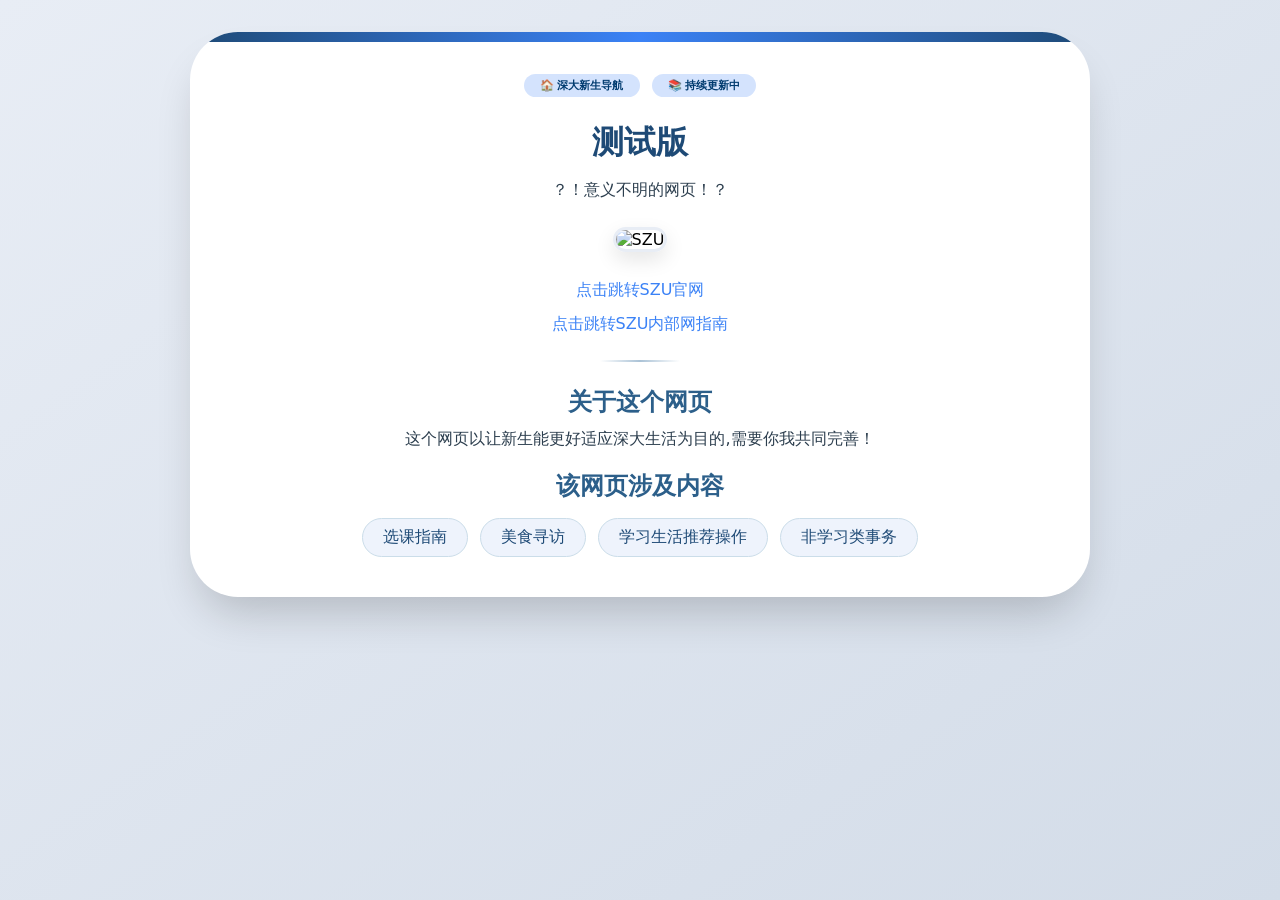
==== index.html @ 4b465239 "Update index.html" ====
<!DOCTYPE html>
<html lang="zh-CN">
<head>
    <meta charset="UTF-8">
    <title>测试版</title>
    <meta name="viewport" content="width=device-width, initial-scale=1.0"> 
    <style>
        * {
            margin: 0;
            padding: 0;
            box-sizing: border-box;
        }

        body {
            background: linear-gradient(145deg, #e8edf5 0%, #d3dce8 100%);
            font-family: 'Segoe UI', 'Roboto', system-ui, -apple-system, 'Helvetica Neue', sans-serif;
            padding: 2rem 1rem;
            min-height: 100vh;
        }

        /* 主卡片容器 */
        .master-card {
            max-width: 900px;
            margin: 0 auto;
            background: #ffffff;
            border-radius: 48px;
            box-shadow: 0 25px 45px -12px rgba(0, 0, 0, 0.2);
            overflow: hidden;
            transition: all 0.2s;
        }

        /* 顶部装饰条 */
        .hero-deco {
            background: linear-gradient(90deg, #1e4a76, #3b82f6, #1e4a76);
            height: 10px;
            width: 100%;
        }

        /* 内容区域 */
        .content-core {
            padding: 2rem 2rem 2.5rem;
            text-align: center;
        }

        /* 文字颜色样式 */
        h1 {
            color: #1e4a76;
            margin: 0.5rem 0 0.8rem;
            font-size: 2rem;
        }

        h2 {
            color: #2c5f8a;
            margin: 1.2rem 0 0.6rem;
        }

        p {
            color: #2c3e4e;
            margin: 0.6rem 0;
            line-height: 1.5;
        }

        /* 链接样式 */
        a {
            color: #3b82f6;
            text-decoration: none;
            font-weight: 500;
            transition: color 0.2s;
        }
        a:hover {
            color: #1e4a76;
            text-decoration: underline;
        }

        /* 图片样式 */
        img {
            border-radius: 20px;
            box-shadow: 0 8px 20px rgba(0, 0, 0, 0.1);
            margin: 1rem 0;
            border: 3px solid #e8edf5;
        }

        /* 分割线 */
        hr {
            margin: 1.5rem auto;
            border: none;
            height: 2px;
            width: 80px;
            background: linear-gradient(90deg, transparent, #aac2d6, transparent);
        }

        /* 列表样式 */
        ul {
            list-style: none;
            padding: 0;
            margin: 1rem 0 0;
            display: flex;
            flex-wrap: wrap;
            justify-content: center;
            gap: 12px;
        }
        li {
            display: inline-block;
        }
        li a {
            display: inline-block;
            background: #eef3fc;
            padding: 8px 20px;
            border-radius: 40px;
            color: #1e4a76;
            font-weight: 500;
            border: 1px solid #cbdde9;
            transition: all 0.2s;
        }
        li a:hover {
            background: #3b82f6;
            color: white;
            border-color: #3b82f6;
            text-decoration: none;
        }

        /* 标签行装饰 */
        .badge-row {
            display: flex;
            justify-content: center;
            gap: 12px;
            margin-bottom: 1.5rem;
            flex-wrap: wrap;
        }
        .badge {
            background: #d4e3fd;
            color: #003b6f;
            border-radius: 50px;
            padding: 4px 16px;
            font-size: 0.7rem;
            font-weight: 600;
            display: inline-block;
        }

        @media (max-width: 600px) {
            .content-core {
                padding: 1.5rem;
            }
            ul {
                flex-direction: column;
                align-items: center;
            }
            li a {
                width: 100%;
                min-width: 200px;
            }
        }
    </style>
</head>
<body>
<div class="master-card">
    <div class="hero-deco"></div>
    <div class="content-core">
        <!-- 装饰标签行（不包含文字内容，仅视觉） -->
        <div class="badge-row">
            <div class="badge">🏠 深大新生导航</div>
            <div class="badge">📚 持续更新中</div>
        </div>

        <!-- ========= 以下为原始文字，一字未改 ========= -->
        <h1>测试版</h1>
        <p>？！意义不明的网页！？</p>
        
        <!-- 图片 -->
        <img alt="SZU" src="https://img.cdn1.vip/i/6a1be88581919_1780213893.webp" width="256px" height="256px">
        
        <!-- 链接 -->
        <p><a href="https://www.szu.edu.cn/">点击跳转SZU官网</a></p>
        <p><a href="https://www1.szu.edu.cn/v.asp?id=191">点击跳转SZU内部网指南</a></p>

        <!-- 分割线 -->
        <hr>

        <!-- 自我介绍 -->
        <h2>关于这个网页</h2>
        <p>这个网页以让新生能更好适应深大生活为目的,需要你我共同完善！</p>

        <!-- 列表 -->
        <h2>该网页涉及内容</h2>
        <ul>
            <li><a href="/SZU_html_test/WEB/courses.html" target="_blank" rel="noopener noreferrer">选课指南</a></li>
            <li><a href="/SZU_html_test/WEB/food.html" target="_blank" rel="noopener noreferrer">美食寻访</a></li>
            <li><a href="/SZU_html_test/WEB/study.html" target="_blank" rel="noopener noreferrer">学习生活推荐操作</a></li>
            <li><a href="/SZU_html_test/WEB/outstudy.html" target="_blank" rel="noopener noreferrer">非学习类事务</a></li>
        </ul>
        <!-- ========= 原始文字结束 ========= -->
    </div>
</div>
</body>
</html>
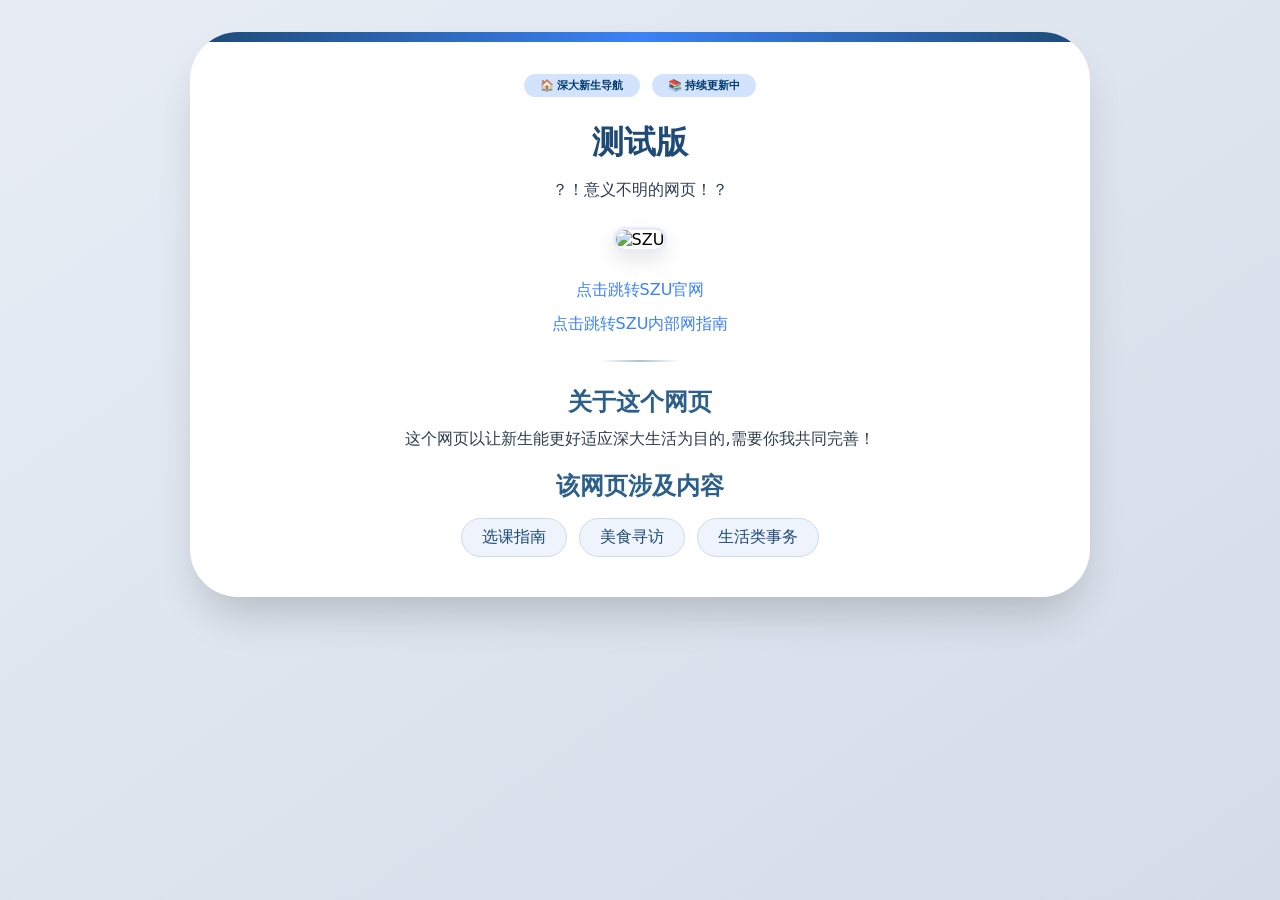
==== commit c12337de: "Update index.html" ====
--- a/index.html
+++ b/index.html
@@ -185,8 +185,8 @@
         <ul>
             <li><a href="/SZU_html_test/WEB/courses.html" target="_blank" rel="noopener noreferrer">选课指南</a></li>
             <li><a href="/SZU_html_test/WEB/food.html" target="_blank" rel="noopener noreferrer">美食寻访</a></li>
-            <li><a href="/SZU_html_test/WEB/study.html" target="_blank" rel="noopener noreferrer">学习生活推荐操作</a></li>
-            <li><a href="/SZU_html_test/WEB/outstudy.html" target="_blank" rel="noopener noreferrer">非学习类事务</a></li>
+           
+            <li><a href="/SZU_html_test/WEB/outstudy.html" target="_blank" rel="noopener noreferrer">生活类事务</a></li>
         </ul>
         <!-- ========= 原始文字结束 ========= -->
     </div>
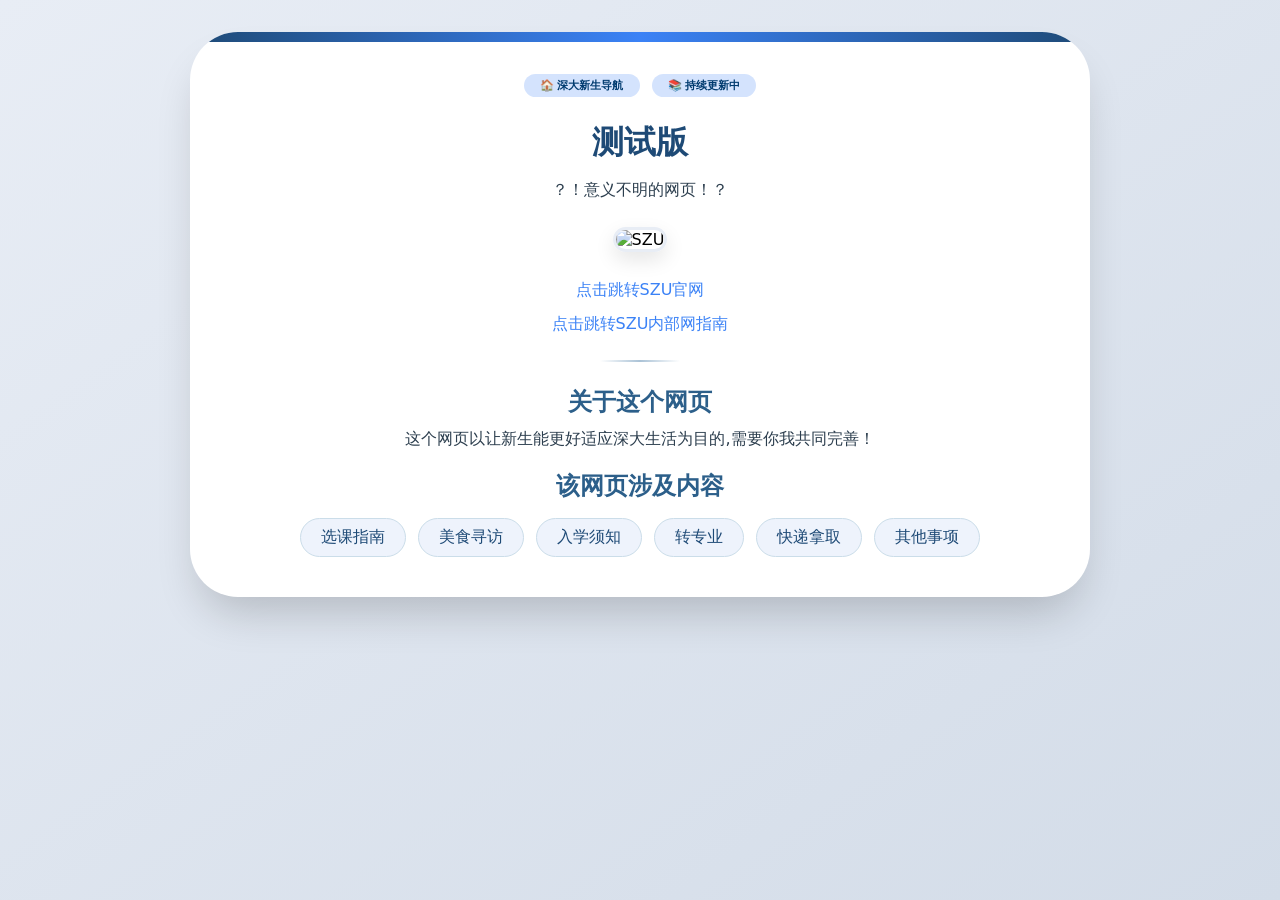
==== commit bcf17ea6: "Update index.html" ====
--- a/index.html
+++ b/index.html
@@ -185,8 +185,10 @@
         <ul>
             <li><a href="/SZU_html_test/WEB/courses.html" target="_blank" rel="noopener noreferrer">选课指南</a></li>
             <li><a href="/SZU_html_test/WEB/food.html" target="_blank" rel="noopener noreferrer">美食寻访</a></li>
-           
-            <li><a href="/SZU_html_test/WEB/outstudy.html" target="_blank" rel="noopener noreferrer">生活类事务</a></li>
+           <li><a href="./outstudy/primary.html" target="_blank" rel="noopener noreferrer">入学须知</a></li>
+            <li><a href="./outstudy/major_change.html" target="_blank" rel="noopener noreferrer">转专业</a></li>
+            <li><a href="./outstudy/post.html" target="_blank" rel="noopener noreferrer">快递拿取</a></li>
+            <li><a href="./outstudy/others.html" target="_blank" rel="noopener noreferrer">其他事项</a></li>
         </ul>
         <!-- ========= 原始文字结束 ========= -->
     </div>
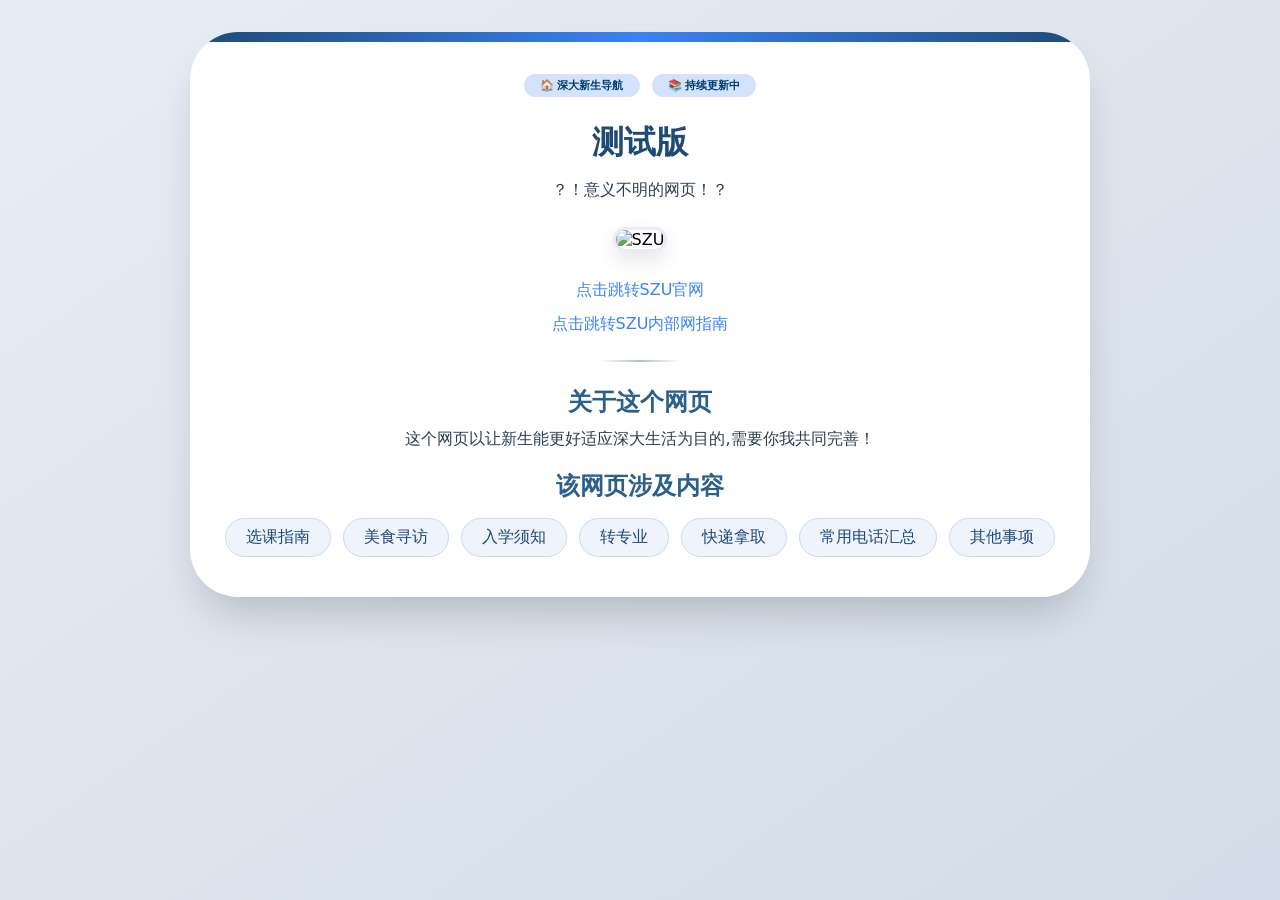
==== commit d140fd3f: "Update index.html" ====
--- a/index.html
+++ b/index.html
@@ -185,10 +185,11 @@
         <ul>
             <li><a href="/SZU_html_test/WEB/courses.html" target="_blank" rel="noopener noreferrer">选课指南</a></li>
             <li><a href="/SZU_html_test/WEB/food.html" target="_blank" rel="noopener noreferrer">美食寻访</a></li>
-           <li><a href="./outstudy/primary.html" target="_blank" rel="noopener noreferrer">入学须知</a></li>
-            <li><a href="./outstudy/major_change.html" target="_blank" rel="noopener noreferrer">转专业</a></li>
-            <li><a href="./outstudy/post.html" target="_blank" rel="noopener noreferrer">快递拿取</a></li>
-            <li><a href="./outstudy/others.html" target="_blank" rel="noopener noreferrer">其他事项</a></li>
+           <li><a href="/SZU_html_test/WEB/outstudy/primary.html" target="_blank" rel="noopener noreferrer">入学须知</a></li>
+            <li><a href="/SZU_html_test/WEB/outstudy/major_change.html" target="_blank" rel="noopener noreferrer">转专业</a></li>
+            <li><a href="/SZU_html_test/WEB/outstudy/post.html" target="_blank" rel="noopener noreferrer">快递拿取</a></li>
+            <li><a href="/SZU_html_test/WEB/outstudy/phone_num.html" target="_blank" rel="noopener noreferrer">常用电话汇总</a></li>
+            <li><a href="/SZU_html_test/WEB/outstudy/others.html" target="_blank" rel="noopener noreferrer">其他事项</a></li>
         </ul>
         <!-- ========= 原始文字结束 ========= -->
     </div>
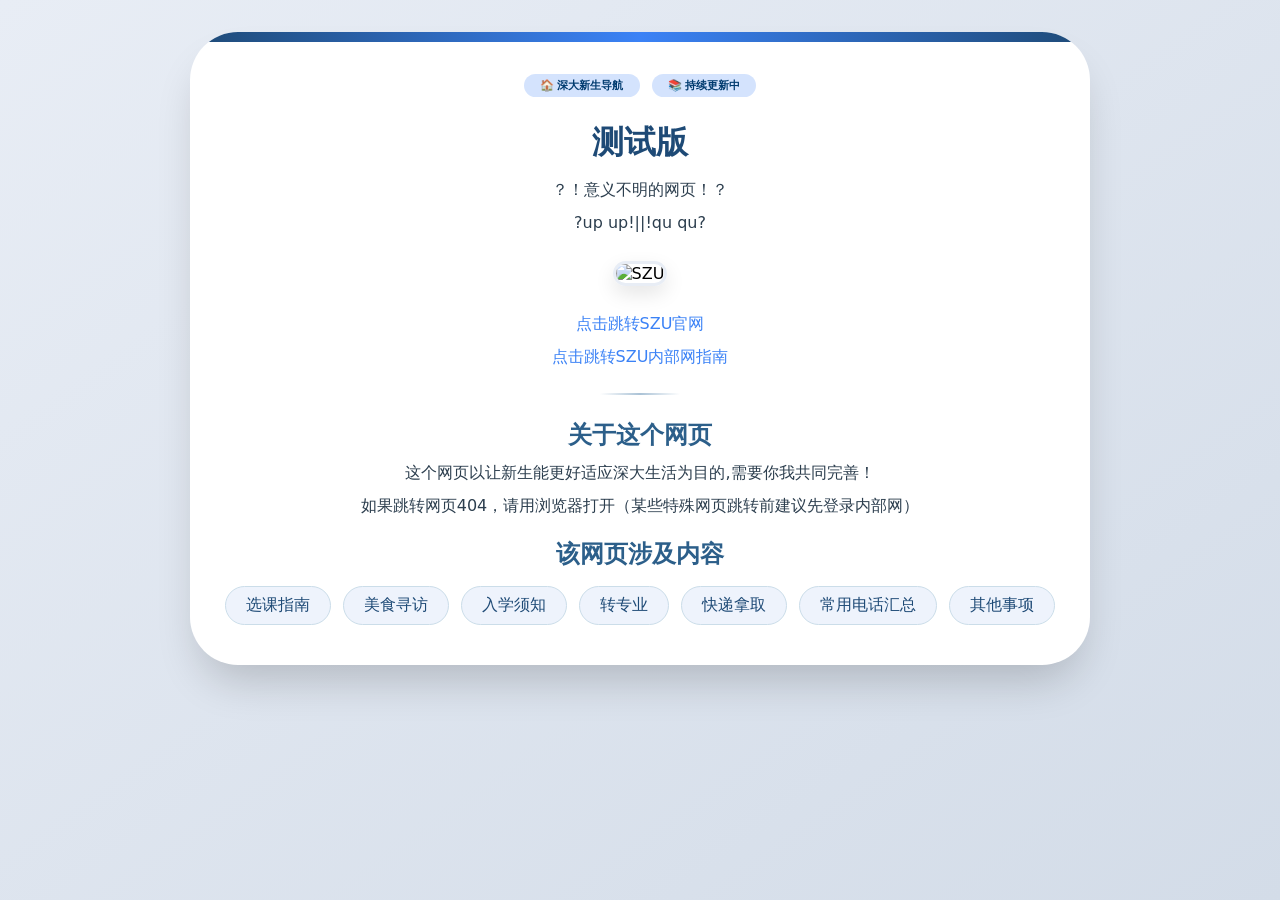
==== commit f2581baa: "Update index.html" ====
--- a/index.html
+++ b/index.html
@@ -165,6 +165,7 @@
         <!-- ========= 以下为原始文字，一字未改 ========= -->
         <h1>测试版</h1>
         <p>？！意义不明的网页！？</p>
+        <P>?up up!||!qu qu?</P>
         
         <!-- 图片 -->
         <img alt="SZU" src="https://img.cdn1.vip/i/6a1be88581919_1780213893.webp" width="256px" height="256px">
@@ -179,7 +180,7 @@
         <!-- 自我介绍 -->
         <h2>关于这个网页</h2>
         <p>这个网页以让新生能更好适应深大生活为目的,需要你我共同完善！</p>
-
+        <p>如果跳转网页404，请用浏览器打开（某些特殊网页跳转前建议先登录内部网）</p>
         <!-- 列表 -->
         <h2>该网页涉及内容</h2>
         <ul>
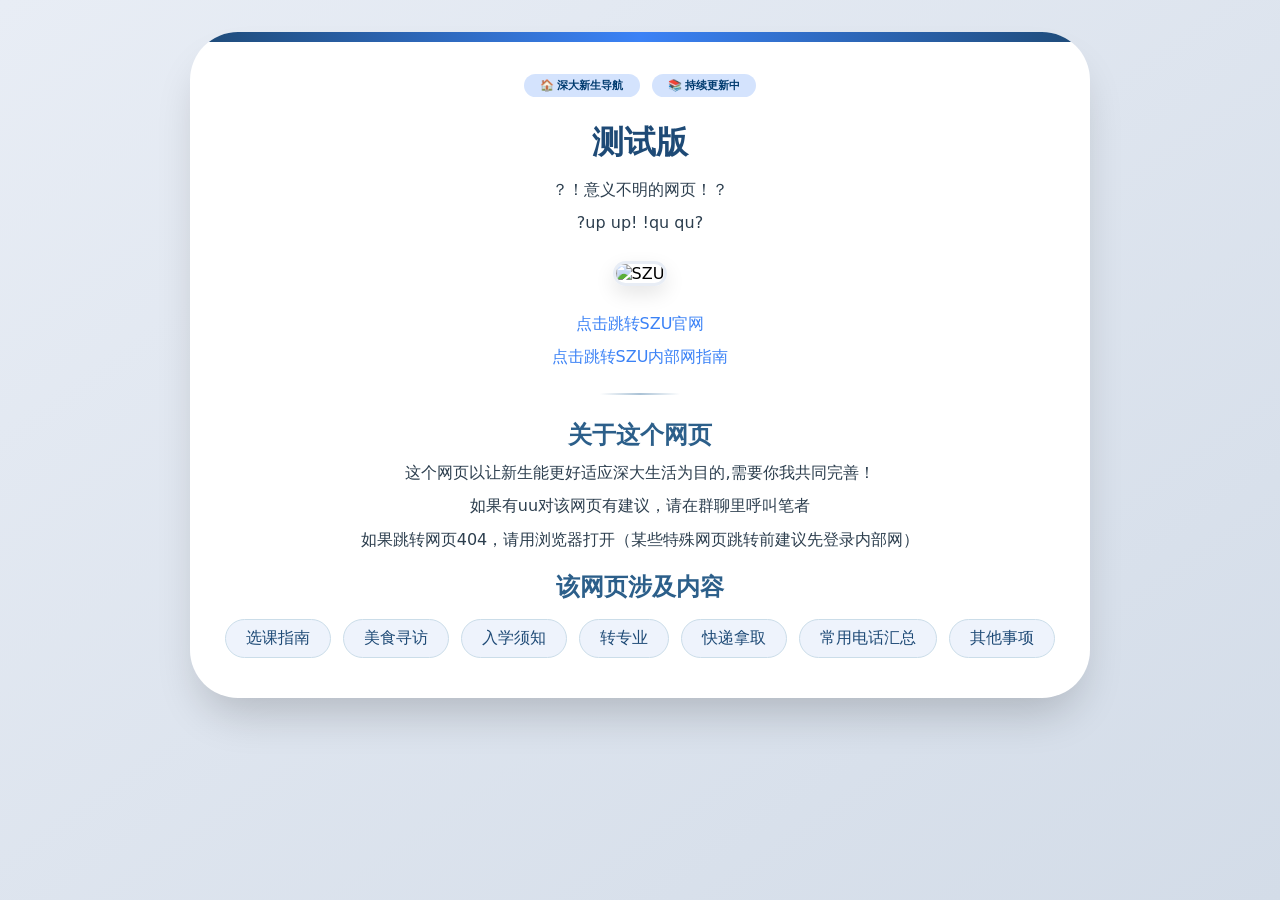
==== commit a0170f37: "Update index.html" ====
--- a/index.html
+++ b/index.html
@@ -165,7 +165,7 @@
         <!-- ========= 以下为原始文字，一字未改 ========= -->
         <h1>测试版</h1>
         <p>？！意义不明的网页！？</p>
-        <P>?up up!||!qu qu?</P>
+        <P>?up up! !qu qu?</P>
         
         <!-- 图片 -->
         <img alt="SZU" src="https://img.cdn1.vip/i/6a1be88581919_1780213893.webp" width="256px" height="256px">
@@ -180,6 +180,7 @@
         <!-- 自我介绍 -->
         <h2>关于这个网页</h2>
         <p>这个网页以让新生能更好适应深大生活为目的,需要你我共同完善！</p>
+        <p>如果有uu对该网页有建议，请在群聊里呼叫笔者</p>
         <p>如果跳转网页404，请用浏览器打开（某些特殊网页跳转前建议先登录内部网）</p>
         <!-- 列表 -->
         <h2>该网页涉及内容</h2>
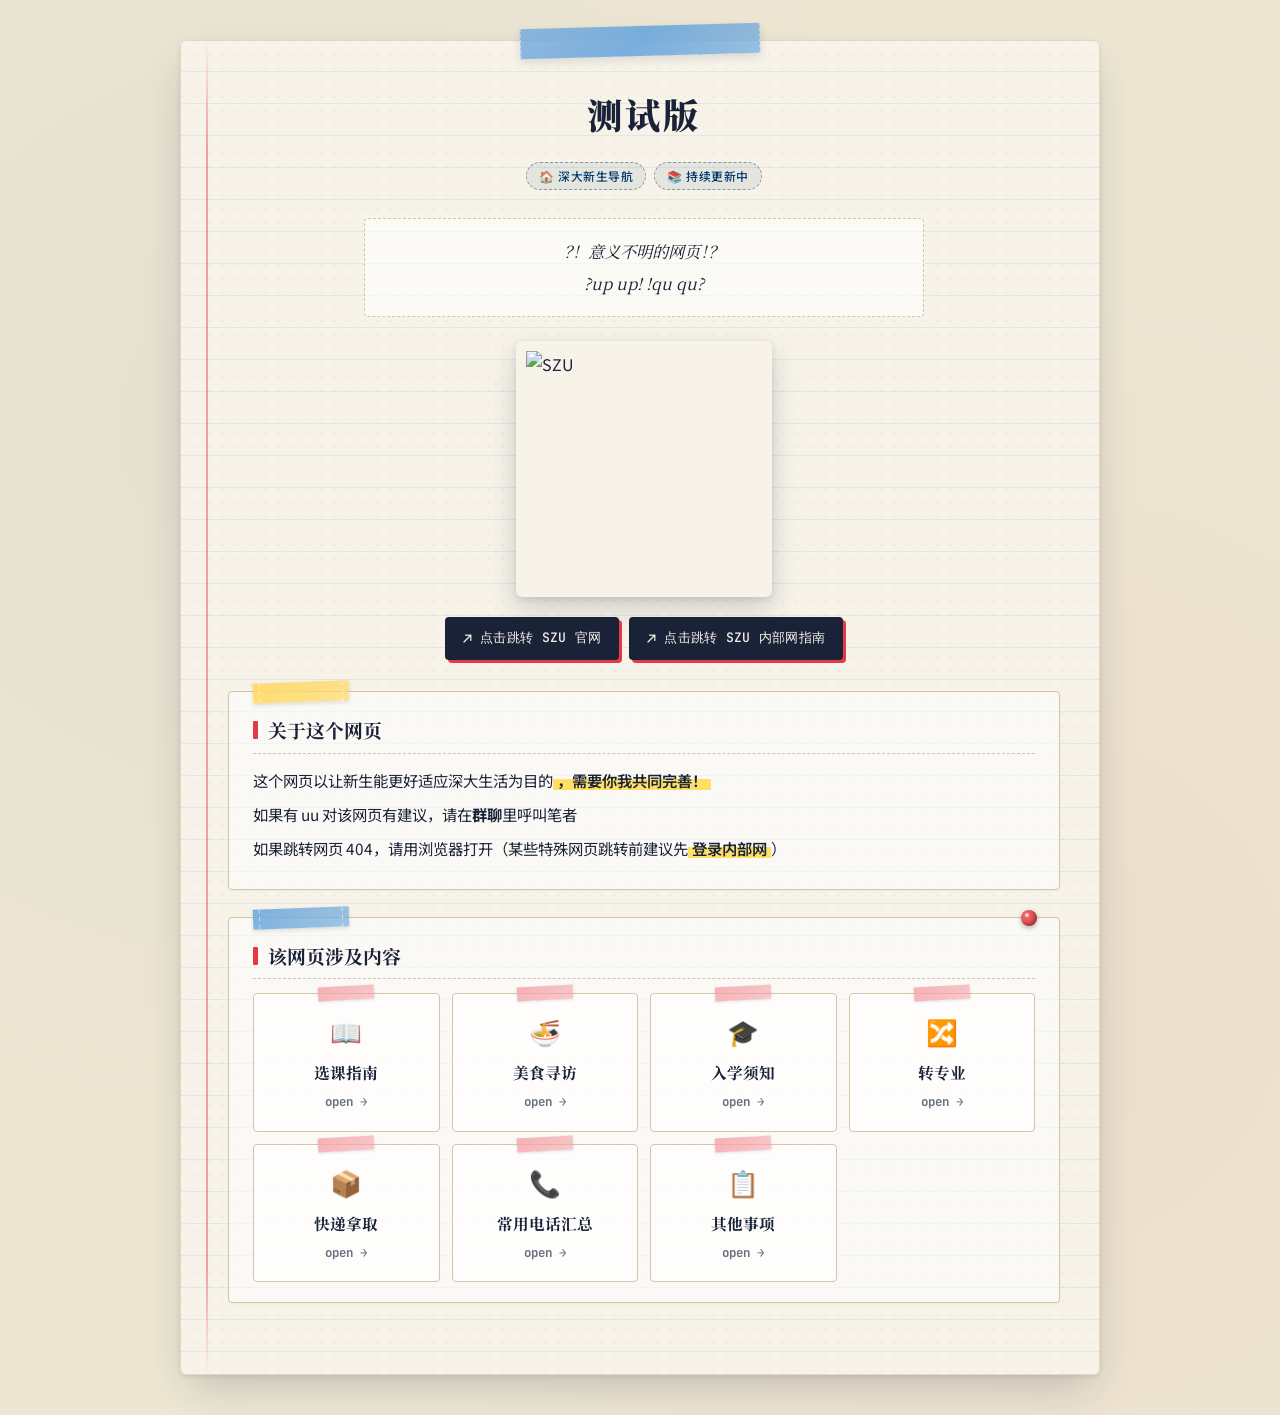
==== commit 0c545466: "feat: 统一全站设计系统 · 学长批注手册风格 - 新增 assets/design-system.css 共享设计系统（笔记本纸张 / washi tape / 荧光笔 / 步骤流） - 9 个" ====
--- a/index.html
+++ b/index.html
@@ -3,198 +3,173 @@
 <head>
     <meta charset="UTF-8">
     <title>测试版</title>
-    <meta name="viewport" content="width=device-width, initial-scale=1.0"> 
+    <meta name="viewport" content="width=device-width, initial-scale=1.0">
+    <link rel="preconnect" href="https://fonts.googleapis.com">
+    <link rel="preconnect" href="https://fonts.gstatic.com" crossorigin>
+    <link href="https://fonts.googleapis.com/css2?family=Noto+Serif+SC:wght@500;700;900&family=Noto+Sans+SC:wght@400;500;700&family=JetBrains+Mono:wght@500&display=swap" rel="stylesheet">
+    <link rel="stylesheet" href="assets/design-system.css">
     <style>
-        * {
-            margin: 0;
+        /* 页面专属：导航卡片网格 */
+        .nav-grid {
+            display: grid;
+            grid-template-columns: repeat(auto-fill, minmax(170px, 1fr));
+            gap: 12px;
+            margin: 0.6rem 0 0;
             padding: 0;
-            box-sizing: border-box;
+            list-style: none;
+        }
+        .nav-card {
+            display: flex;
+            flex-direction: column;
+            align-items: center;
+            justify-content: center;
+            padding: 18px 12px;
+            background: rgba(255, 255, 255, 0.7);
+            border: 1px solid var(--line);
+            border-radius: 4px;
+            text-decoration: none;
+            color: var(--ink);
+            font-family: 'Noto Serif SC', serif;
+            font-weight: 700;
+            font-size: 0.98rem;
+            text-align: center;
+            transition: transform 0.15s, box-shadow 0.15s, background 0.15s, border-color 0.15s;
+            position: relative;
+        }
+        .nav-card::before {
+            content: '';
+            position: absolute;
+            top: -8px;
+            left: 50%;
+            transform: translateX(-50%) rotate(-3deg);
+            width: 56px;
+            height: 14px;
+            background: linear-gradient(135deg, rgba(244,165,171,0.85), rgba(244,165,171,0.6));
+            box-shadow: 0 1px 3px rgba(26, 34, 56, 0.12);
+            z-index: 5;
+        }
+        .nav-card:nth-child(2)::before { background: linear-gradient(135deg, rgba(111,168,220,0.85), rgba(111,168,220,0.6)); }
+        .nav-card:nth-child(3)::before { background: linear-gradient(135deg, rgba(147,196,125,0.85), rgba(147,196,125,0.6)); }
+        .nav-card:nth-child(4)::before { background: linear-gradient(135deg, rgba(255,217,102,0.92), rgba(255,217,102,0.65)); }
+        .nav-card:nth-child(5)::before { background: linear-gradient(135deg, rgba(180,167,214,0.85), rgba(180,167,214,0.6)); }
+        .nav-card:nth-child(6)::before { background: linear-gradient(135deg, rgba(160,160,160,0.85), rgba(120,120,120,0.55)); }
+        .nav-card:nth-child(7)::before { background: linear-gradient(135deg, rgba(111,168,220,0.85), rgba(111,168,220,0.6)); }
+
+        .nav-card:hover {
+            transform: translateY(-3px);
+            box-shadow: 0 6px 16px rgba(26, 34, 56, 0.1);
+            background: var(--paper);
+            border-color: var(--szu-navy);
+        }
+        .nav-card .emoji {
+            font-size: 1.6rem;
+            margin-bottom: 6px;
+            font-family: system-ui;
+        }
+        .nav-card .arrow {
+            font-family: 'JetBrains Mono', monospace;
+            font-size: 0.78rem;
+            color: var(--ink-soft);
+            margin-top: 6px;
         }
 
-        body {
-            background: linear-gradient(145deg, #e8edf5 0%, #d3dce8 100%);
-            font-family: 'Segoe UI', 'Roboto', system-ui, -apple-system, 'Helvetica Neue', sans-serif;
-            padding: 2rem 1rem;
-            min-height: 100vh;
+        /* 首页封面图 */
+        .cover-img {
+            display: block;
+            margin: 1rem auto;
+            border: 4px solid var(--paper);
+            border-radius: 6px;
+            box-shadow:
+                0 2px 6px rgba(26, 34, 56, 0.1),
+                0 12px 28px rgba(26, 34, 56, 0.18);
+            background: var(--paper);
+            padding: 6px;
         }
 
-        /* 主卡片容器 */
-        .master-card {
-            max-width: 900px;
-            margin: 0 auto;
-            background: #ffffff;
-            border-radius: 48px;
-            box-shadow: 0 25px 45px -12px rgba(0, 0, 0, 0.2);
-            overflow: hidden;
-            transition: all 0.2s;
+        /* 开场白块（手写风） */
+        .manifesto {
+            text-align: center;
+            margin: 1rem auto 1.5rem;
+            padding: 14px 18px;
+            background: rgba(255, 255, 255, 0.55);
+            border: 1px dashed var(--line);
+            border-radius: 4px;
+            font-family: 'Noto Serif SC', serif;
+            font-style: italic;
+            font-size: 1.05rem;
+            color: var(--ink);
+            max-width: 560px;
+        }
+        .manifesto p {
+            margin: 0.3rem 0;
+            color: var(--ink);
+            font-size: 1.02rem;
         }
 
-        /* 顶部装饰条 */
-        .hero-deco {
-            background: linear-gradient(90deg, #1e4a76, #3b82f6, #1e4a76);
-            height: 10px;
-            width: 100%;
-        }
-
-        /* 内容区域 */
-        .content-core {
-            padding: 2rem 2rem 2.5rem;
-            text-align: center;
-        }
-
-        /* 文字颜色样式 */
-        h1 {
-            color: #1e4a76;
-            margin: 0.5rem 0 0.8rem;
-            font-size: 2rem;
-        }
-
-        h2 {
-            color: #2c5f8a;
-            margin: 1.2rem 0 0.6rem;
-        }
-
-        p {
-            color: #2c3e4e;
-            margin: 0.6rem 0;
-            line-height: 1.5;
-        }
-
-        /* 链接样式 */
-        a {
-            color: #3b82f6;
-            text-decoration: none;
-            font-weight: 500;
-            transition: color 0.2s;
-        }
-        a:hover {
-            color: #1e4a76;
-            text-decoration: underline;
-        }
-
-        /* 图片样式 */
-        img {
-            border-radius: 20px;
-            box-shadow: 0 8px 20px rgba(0, 0, 0, 0.1);
-            margin: 1rem 0;
-            border: 3px solid #e8edf5;
-        }
-
-        /* 分割线 */
-        hr {
-            margin: 1.5rem auto;
-            border: none;
-            height: 2px;
-            width: 80px;
-            background: linear-gradient(90deg, transparent, #aac2d6, transparent);
-        }
-
-        /* 列表样式 */
-        ul {
-            list-style: none;
-            padding: 0;
-            margin: 1rem 0 0;
+        /* 跳转链接横排 */
+        .quick-links {
             display: flex;
             flex-wrap: wrap;
+            gap: 10px;
             justify-content: center;
-            gap: 12px;
-        }
-        li {
-            display: inline-block;
-        }
-        li a {
-            display: inline-block;
-            background: #eef3fc;
-            padding: 8px 20px;
-            border-radius: 40px;
-            color: #1e4a76;
-            font-weight: 500;
-            border: 1px solid #cbdde9;
-            transition: all 0.2s;
-        }
-        li a:hover {
-            background: #3b82f6;
-            color: white;
-            border-color: #3b82f6;
-            text-decoration: none;
-        }
-
-        /* 标签行装饰 */
-        .badge-row {
-            display: flex;
-            justify-content: center;
-            gap: 12px;
-            margin-bottom: 1.5rem;
-            flex-wrap: wrap;
-        }
-        .badge {
-            background: #d4e3fd;
-            color: #003b6f;
-            border-radius: 50px;
-            padding: 4px 16px;
-            font-size: 0.7rem;
-            font-weight: 600;
-            display: inline-block;
-        }
-
-        @media (max-width: 600px) {
-            .content-core {
-                padding: 1.5rem;
-            }
-            ul {
-                flex-direction: column;
-                align-items: center;
-            }
-            li a {
-                width: 100%;
-                min-width: 200px;
-            }
+            margin: 0.6rem 0 0.4rem;
         }
     </style>
 </head>
 <body>
 <div class="master-card">
-    <div class="hero-deco"></div>
-    <div class="content-core">
-        <!-- 装饰标签行（不包含文字内容，仅视觉） -->
-        <div class="badge-row">
-            <div class="badge">🏠 深大新生导航</div>
-            <div class="badge">📚 持续更新中</div>
-        </div>
+    <div class="tape-deco-top"></div>
 
-        <!-- ========= 以下为原始文字，一字未改 ========= -->
+    <div class="header-block">
         <h1>测试版</h1>
+    </div>
+
+    <div class="badge-row">
+        <div class="badge">🏠 深大新生导航</div>
+        <div class="badge">📚 持续更新中</div>
+    </div>
+
+    <!-- ========= 以下为原始文字，一字未改 ========= -->
+
+    <div class="manifesto">
         <p>？！意义不明的网页！？</p>
-        <P>?up up! !qu qu?</P>
-        
-        <!-- 图片 -->
-        <img alt="SZU" src="https://img.cdn1.vip/i/6a1be88581919_1780213893.webp" width="256px" height="256px">
-        
-        <!-- 链接 -->
-        <p><a href="https://www.szu.edu.cn/">点击跳转SZU官网</a></p>
-        <p><a href="https://www1.szu.edu.cn/v.asp?id=191">点击跳转SZU内部网指南</a></p>
+        <p>?up up! !qu qu?</p>
+    </div>
 
-        <!-- 分割线 -->
-        <hr>
+    <!-- 图片 -->
+    <img class="cover-img" alt="SZU" src="https://img.cdn1.vip/i/6a1be88581919_1780213893.webp" width="256" height="256">
 
-        <!-- 自我介绍 -->
-        <h2>关于这个网页</h2>
-        <p>这个网页以让新生能更好适应深大生活为目的,需要你我共同完善！</p>
-        <p>如果有uu对该网页有建议，请在群聊里呼叫笔者</p>
-        <p>如果跳转网页404，请用浏览器打开（某些特殊网页跳转前建议先登录内部网）</p>
-        <!-- 列表 -->
-        <h2>该网页涉及内容</h2>
-        <ul>
-            <li><a href="/SZU_html_test/WEB/courses.html" target="_blank" rel="noopener noreferrer">选课指南</a></li>
-            <li><a href="/SZU_html_test/WEB/food.html" target="_blank" rel="noopener noreferrer">美食寻访</a></li>
-           <li><a href="/SZU_html_test/WEB/outstudy/primary.html" target="_blank" rel="noopener noreferrer">入学须知</a></li>
-            <li><a href="/SZU_html_test/WEB/outstudy/major_change.html" target="_blank" rel="noopener noreferrer">转专业</a></li>
-            <li><a href="/SZU_html_test/WEB/outstudy/post.html" target="_blank" rel="noopener noreferrer">快递拿取</a></li>
-            <li><a href="/SZU_html_test/WEB/outstudy/phone_num.html" target="_blank" rel="noopener noreferrer">常用电话汇总</a></li>
-            <li><a href="/SZU_html_test/WEB/outstudy/others.html" target="_blank" rel="noopener noreferrer">其他事项</a></li>
+    <!-- 跳转链接 -->
+    <div class="quick-links">
+        <a class="btn-jump" href="https://www.szu.edu.cn/" target="_blank" rel="noopener noreferrer">点击跳转 SZU 官网</a>
+        <a class="btn-jump" href="https://www1.szu.edu.cn/v.asp?id=191" target="_blank" rel="noopener noreferrer">点击跳转 SZU 内部网指南</a>
+    </div>
+
+    <!-- 关于 -->
+    <div class="section-block" data-tape="yellow">
+        <span class="tape-strip"></span>
+        <h3>关于这个网页</h3>
+        <p>这个网页以让新生能更好适应深大生活为目的<span class="hl">，需要你我共同完善！</span></p>
+        <p>如果有 uu 对该网页有建议，请在<span class="step-label">群聊</span>里呼叫笔者</p>
+        <p>如果跳转网页 404，请用浏览器打开（某些特殊网页跳转前建议先<span class="hl">登录内部网</span>）</p>
+    </div>
+
+    <!-- 导航 -->
+    <div class="section-block" data-tape="blue">
+        <span class="pin"></span>
+        <span class="tape-strip"></span>
+        <h3>该网页涉及内容</h3>
+        <ul class="nav-grid">
+            <li><a class="nav-card" href="WEB/courses.html" target="_blank" rel="noopener noreferrer"><span class="emoji">📖</span>选课指南<span class="arrow">open &rarr;</span></a></li>
+            <li><a class="nav-card" href="WEB/food.html" target="_blank" rel="noopener noreferrer"><span class="emoji">🍜</span>美食寻访<span class="arrow">open &rarr;</span></a></li>
+            <li><a class="nav-card" href="WEB/outstudy/primary.html" target="_blank" rel="noopener noreferrer"><span class="emoji">🎓</span>入学须知<span class="arrow">open &rarr;</span></a></li>
+            <li><a class="nav-card" href="WEB/outstudy/major_change.html" target="_blank" rel="noopener noreferrer"><span class="emoji">🔀</span>转专业<span class="arrow">open &rarr;</span></a></li>
+            <li><a class="nav-card" href="WEB/outstudy/post.html" target="_blank" rel="noopener noreferrer"><span class="emoji">📦</span>快递拿取<span class="arrow">open &rarr;</span></a></li>
+            <li><a class="nav-card" href="WEB/outstudy/phone_num.html" target="_blank" rel="noopener noreferrer"><span class="emoji">📞</span>常用电话汇总<span class="arrow">open &rarr;</span></a></li>
+            <li><a class="nav-card" href="WEB/outstudy/others.html" target="_blank" rel="noopener noreferrer"><span class="emoji">📋</span>其他事项<span class="arrow">open &rarr;</span></a></li>
         </ul>
-        <!-- ========= 原始文字结束 ========= -->
     </div>
+    <!-- ========= 原始文字结束 ========= -->
 </div>
 </body>
-</html>
+</html>
--- a/assets/design-system.css
+++ b/assets/design-system.css
@@ -0,0 +1,521 @@
+/* ============================================
+   深大新生指南 · 设计系统
+   Design System: 学长批注手册
+   ============================================ */
+
+:root {
+    --paper:        #F7F3E9;
+    --paper-deep:   #EDE6D3;
+    --ink:          #1A2238;
+    --ink-soft:     #6B7280;
+    --szu-navy:     #003B6F;
+    --coral:        #E63946;
+    --marker:       #FFE066;
+    --line:         #D4C5A9;
+
+    /* 状态色（语义：推荐 / 中立 / 避雷 / 提示） */
+    --status-good:    #4a9e3d;
+    --status-neutral: #d4a017;
+    --status-bad:     #d94436;
+    --status-info:    #3b82f6;
+}
+
+* { margin: 0; padding: 0; box-sizing: border-box; }
+
+body {
+    background: var(--paper-deep);
+    background-image:
+        radial-gradient(circle at 20% 30%, rgba(0, 59, 111, 0.04), transparent 50%),
+        radial-gradient(circle at 80% 70%, rgba(230, 57, 70, 0.05), transparent 50%);
+    font-family: 'Noto Sans SC', 'Segoe UI', system-ui, sans-serif;
+    padding: 2.5rem 1rem;
+    min-height: 100vh;
+    color: var(--ink);
+    line-height: 1.65;
+}
+
+/* ============ 主容器：笔记本纸张 ============ */
+.master-card {
+    max-width: 920px;
+    margin: 0 auto;
+    position: relative;
+    background: var(--paper);
+    background-image:
+        repeating-linear-gradient(
+            transparent,
+            transparent 31px,
+            rgba(0, 59, 111, 0.07) 31px,
+            rgba(0, 59, 111, 0.07) 32px
+        ),
+        radial-gradient(circle at 1px 1px, rgba(26, 34, 56, 0.04) 1px, transparent 0);
+    background-size: 100% 32px, 14px 14px;
+    border-radius: 6px;
+    box-shadow:
+        0 2px 4px rgba(26, 34, 56, 0.08),
+        0 18px 40px -10px rgba(26, 34, 56, 0.22),
+        inset 0 0 0 1px rgba(212, 197, 169, 0.6);
+    padding: 2.6rem 2.5rem 2.8rem 3rem;
+    overflow: visible;
+}
+
+/* 装订红线 */
+.master-card::before {
+    content: '';
+    position: absolute;
+    left: 26px;
+    top: 0;
+    bottom: 0;
+    width: 2px;
+    background: linear-gradient(180deg,
+        transparent 0%,
+        rgba(230, 57, 70, 0.45) 8%,
+        rgba(230, 57, 70, 0.45) 92%,
+        transparent 100%);
+}
+
+/* 顶部封口胶带 */
+.tape-deco-top {
+    position: absolute;
+    top: -14px;
+    left: 50%;
+    transform: translateX(-50%) rotate(-1.5deg);
+    width: 240px;
+    height: 30px;
+    background: linear-gradient(135deg,
+        rgba(111, 168, 220, 0.78) 0%,
+        rgba(111, 168, 220, 0.92) 50%,
+        rgba(111, 168, 220, 0.7) 100%);
+    box-shadow: 0 4px 10px rgba(26, 34, 56, 0.12);
+    border-left: 1px dashed rgba(255, 255, 255, 0.45);
+    border-right: 1px dashed rgba(255, 255, 255, 0.45);
+    z-index: 10;
+}
+
+/* ============ 头部标题 ============ */
+.header-block {
+    text-align: center;
+    margin-bottom: 1.2rem;
+    padding-top: 0.2rem;
+}
+.header-block h1 {
+    font-family: 'Noto Serif SC', serif;
+    font-weight: 900;
+    font-size: 2.2rem;
+    color: var(--ink);
+    letter-spacing: 0.08em;
+    display: inline-block;
+    position: relative;
+}
+.header-block h1::after {
+    content: '';
+    position: absolute;
+    left: -4px;
+    right: -4px;
+    bottom: 2px;
+    height: 14px;
+    background: var(--marker);
+    opacity: 0.75;
+    z-index: -1;
+    border-radius: 2px;
+    transform: skewX(-6deg);
+}
+.header-sub {
+    font-family: 'Noto Serif SC', serif;
+    font-weight: 500;
+    font-style: italic;
+    color: var(--ink-soft);
+    font-size: 0.9rem;
+    margin-top: 0.6rem;
+}
+
+/* ============ 装饰标签行 ============ */
+.badge-row {
+    display: flex;
+    justify-content: center;
+    gap: 8px;
+    margin: 0.8rem 0 1.8rem;
+    flex-wrap: wrap;
+}
+.badge {
+    background: rgba(0, 59, 111, 0.07);
+    color: var(--szu-navy);
+    border: 1px dashed rgba(0, 59, 111, 0.45);
+    border-radius: 20px;
+    padding: 3px 12px;
+    font-size: 0.74rem;
+    font-weight: 500;
+    letter-spacing: 0.04em;
+}
+
+/* ============ 区块：胶带头 + 内容卡片 ============ */
+.section-block {
+    position: relative;
+    margin: 1.7rem 0;
+    padding: 1.3rem 1.5rem 1.2rem;
+    background: rgba(255, 255, 255, 0.55);
+    border: 1px solid var(--line);
+    border-radius: 4px;
+    box-shadow: 0 1px 3px rgba(26, 34, 56, 0.05);
+    transition: transform 0.18s ease, box-shadow 0.18s ease;
+}
+.section-block:hover {
+    transform: translateY(-1px);
+    box-shadow: 0 4px 12px rgba(26, 34, 56, 0.08);
+}
+
+/* 胶带 */
+.tape-strip {
+    position: absolute;
+    top: -10px;
+    left: 24px;
+    width: 96px;
+    height: 20px;
+    transform: rotate(-2deg);
+    box-shadow: 0 2px 4px rgba(26, 34, 56, 0.12);
+    z-index: 5;
+}
+.tape-strip::before,
+.tape-strip::after {
+    content: '';
+    position: absolute;
+    top: 0;
+    bottom: 0;
+    width: 1px;
+    background: repeating-linear-gradient(180deg,
+        rgba(255,255,255,0.55) 0,
+        rgba(255,255,255,0.55) 4px,
+        transparent 4px,
+        transparent 8px);
+}
+.tape-strip::before { left: 6px; }
+.tape-strip::after  { right: 6px; }
+
+.section-block[data-tape="blue"]   .tape-strip { background: linear-gradient(135deg, rgba(111,168,220,0.9), rgba(111,168,220,0.65)); }
+.section-block[data-tape="coral"]  .tape-strip { background: linear-gradient(135deg, rgba(244,165,171,0.9), rgba(244,165,171,0.65)); }
+.section-block[data-tape="green"]  .tape-strip { background: linear-gradient(135deg, rgba(147,196,125,0.9), rgba(147,196,125,0.65)); }
+.section-block[data-tape="yellow"] .tape-strip { background: linear-gradient(135deg, rgba(255,217,102,0.92), rgba(255,217,102,0.7)); }
+.section-block[data-tape="purple"] .tape-strip { background: linear-gradient(135deg, rgba(180,167,214,0.9), rgba(180,167,214,0.65)); }
+.section-block[data-tape="gray"]   .tape-strip { background: linear-gradient(135deg, rgba(160,160,160,0.85), rgba(120,120,120,0.6)); }
+
+/* 区块标题 */
+.section-block h3 {
+    font-family: 'Noto Serif SC', serif;
+    font-weight: 700;
+    color: var(--ink);
+    font-size: 1.18rem;
+    margin: 0.1rem 0 0.85rem;
+    padding-bottom: 0.45rem;
+    border-bottom: 1px dashed var(--line);
+    display: flex;
+    align-items: center;
+    gap: 10px;
+}
+.section-block h3::before {
+    content: '';
+    display: inline-block;
+    width: 5px;
+    height: 18px;
+    background: var(--coral);
+    border-radius: 1px;
+}
+
+.section-block p {
+    color: var(--ink);
+    margin: 0.45rem 0;
+    line-height: 1.75;
+    font-size: 0.96rem;
+}
+
+/* 二级标题（章节内） */
+h4 {
+    font-family: 'Noto Serif SC', serif;
+    font-weight: 700;
+    color: var(--ink);
+    font-size: 1.02rem;
+    margin: 0.7rem 0 0.4rem;
+}
+
+/* ============ 荧光笔高亮 ============ */
+.hl {
+    background: linear-gradient(180deg,
+        transparent 0%, transparent 45%,
+        var(--marker) 45%, var(--marker) 95%,
+        transparent 95%);
+    padding: 0 4px;
+    font-weight: 600;
+}
+.hl-urgent {
+    background: linear-gradient(180deg,
+        transparent 0%, transparent 45%,
+        rgba(244, 165, 171, 0.75) 45%, rgba(244, 165, 171, 0.75) 95%,
+        transparent 95%);
+    padding: 0 4px;
+    font-weight: 700;
+    color: var(--coral);
+}
+.hl-good {
+    background: linear-gradient(180deg,
+        transparent 0%, transparent 45%,
+        rgba(147, 196, 125, 0.6) 45%, rgba(147, 196, 125, 0.6) 95%,
+        transparent 95%);
+    padding: 0 4px;
+    font-weight: 600;
+    color: var(--status-good);
+}
+
+/* ============ 步骤列表 ============ */
+.step-list {
+    list-style: none;
+    margin: 0.4rem 0 0;
+    padding: 0;
+}
+.step-item {
+    display: flex;
+    gap: 14px;
+    padding: 10px 0;
+    position: relative;
+}
+.step-item:not(:last-child)::after {
+    content: '';
+    position: absolute;
+    left: 19px;
+    top: 50px;
+    bottom: -10px;
+    width: 2px;
+    background-image: linear-gradient(180deg,
+        var(--line) 0%, var(--line) 50%,
+        transparent 50%, transparent 100%);
+    background-size: 2px 7px;
+}
+.step-num {
+    flex-shrink: 0;
+    width: 40px;
+    height: 40px;
+    border-radius: 50%;
+    background: var(--ink);
+    color: var(--paper);
+    font-family: 'Noto Serif SC', serif;
+    font-weight: 900;
+    font-size: 1.2rem;
+    display: grid;
+    place-items: center;
+    box-shadow: 0 0 0 3px var(--paper), 0 0 0 4px var(--ink);
+    position: relative;
+    z-index: 1;
+    line-height: 1;
+}
+.step-body {
+    flex: 1;
+    padding-top: 6px;
+    font-size: 0.96rem;
+    line-height: 1.75;
+}
+.step-label {
+    font-weight: 700;
+    color: var(--ink);
+}
+
+/* ============ 跳转按钮 ============ */
+.btn-jump {
+    display: inline-flex;
+    align-items: center;
+    gap: 8px;
+    margin: 4px 0;
+    padding: 7px 16px;
+    background: var(--ink);
+    color: var(--paper);
+    border: 2px solid var(--ink);
+    border-radius: 4px;
+    font-family: 'JetBrains Mono', monospace;
+    font-size: 0.82rem;
+    font-weight: 500;
+    text-decoration: none;
+    letter-spacing: 0.02em;
+    box-shadow: 3px 3px 0 var(--coral);
+    transition: transform 0.12s ease, box-shadow 0.12s ease, background 0.12s ease, border-color 0.12s ease;
+    word-break: break-all;
+}
+.btn-jump::before {
+    content: '\2197';
+    font-size: 0.95rem;
+}
+.btn-jump:hover {
+    transform: translate(-1px, -1px);
+    box-shadow: 4px 4px 0 var(--coral);
+    background: var(--coral);
+    border-color: var(--coral);
+}
+.btn-jump:active {
+    transform: translate(2px, 2px);
+    box-shadow: 1px 1px 0 var(--coral);
+}
+
+/* 普通链接 */
+.simple-link {
+    color: var(--szu-navy);
+    text-decoration: none;
+    border-bottom: 1.5px solid var(--coral);
+    font-weight: 600;
+    transition: background 0.12s;
+}
+.simple-link:hover {
+    background: var(--marker);
+    color: var(--ink);
+}
+
+/* ============ 路径面包屑 ============ */
+.crumbs {
+    display: flex;
+    flex-wrap: wrap;
+    gap: 6px;
+    align-items: center;
+    margin-top: 6px;
+}
+.crumbs .crumb {
+    background: rgba(0, 59, 111, 0.08);
+    border: 1px solid rgba(0, 59, 111, 0.2);
+    padding: 3px 11px;
+    border-radius: 14px;
+    font-size: 0.86rem;
+    color: var(--szu-navy);
+    font-weight: 500;
+}
+.crumbs .arr {
+    color: var(--ink-soft);
+    font-family: 'JetBrains Mono', monospace;
+    font-size: 0.85rem;
+}
+
+/* ============ 装饰图钉 ============ */
+.pin {
+    position: absolute;
+    top: -8px;
+    right: 22px;
+    width: 16px;
+    height: 16px;
+    border-radius: 50%;
+    background: radial-gradient(circle at 35% 35%, #ff6b6b, #b53338);
+    box-shadow: 0 2px 5px rgba(0, 0, 0, 0.3),
+                inset -2px -2px 3px rgba(0, 0, 0, 0.22);
+    z-index: 6;
+}
+.pin::after {
+    content: '';
+    position: absolute;
+    top: 3px;
+    left: 4px;
+    width: 4px;
+    height: 4px;
+    border-radius: 50%;
+    background: rgba(255, 255, 255, 0.7);
+}
+
+/* ============ 警告框（学霸批注风） ============ */
+.warn-box {
+    margin: 1rem 0;
+    padding: 10px 14px 10px 38px;
+    background: rgba(244, 165, 171, 0.18);
+    border-left: 4px solid var(--coral);
+    border-radius: 0 6px 6px 0;
+    position: relative;
+    font-family: 'Noto Serif SC', serif;
+    font-size: 0.95rem;
+    line-height: 1.65;
+    color: var(--ink);
+}
+.warn-box::before {
+    content: '!!';
+    position: absolute;
+    left: 12px;
+    top: 8px;
+    font-family: 'JetBrains Mono', monospace;
+    font-weight: 900;
+    font-size: 1.05rem;
+    color: var(--coral);
+    letter-spacing: -2px;
+}
+.warn-box strong {
+    color: var(--coral);
+}
+
+/* ============ 状态条（推荐/中立/避雷） ============ */
+.status-bar {
+    display: inline-flex;
+    align-items: center;
+    gap: 6px;
+    padding: 3px 12px;
+    border-radius: 14px;
+    font-family: 'Noto Serif SC', serif;
+    font-weight: 700;
+    font-size: 0.88rem;
+    margin-bottom: 0.6rem;
+    letter-spacing: 0.05em;
+}
+.status-bar::before {
+    content: '';
+    width: 8px;
+    height: 8px;
+    border-radius: 50%;
+}
+.status-good {
+    background: rgba(147, 196, 125, 0.25);
+    color: var(--status-good);
+}
+.status-good::before { background: var(--status-good); }
+.status-neutral {
+    background: rgba(255, 217, 102, 0.35);
+    color: #8a6d10;
+}
+.status-neutral::before { background: var(--status-neutral); }
+.status-bad {
+    background: rgba(244, 165, 171, 0.3);
+    color: var(--status-bad);
+}
+.status-bad::before { background: var(--status-bad); }
+.status-info {
+    background: rgba(111, 168, 220, 0.25);
+    color: var(--szu-navy);
+}
+.status-info::before { background: var(--status-info); }
+
+/* 通用左右色条（用于语义盒子） */
+.bar-good    { border-left: 4px solid var(--status-good); }
+.bar-neutral { border-left: 4px solid var(--status-neutral); }
+.bar-bad     { border-left: 4px solid var(--status-bad); }
+.bar-info    { border-left: 4px solid var(--status-info); }
+
+/* ============ 焦点环 ============ */
+a:focus-visible,
+.btn-jump:focus-visible {
+    outline: 3px dashed var(--coral);
+    outline-offset: 3px;
+    border-radius: 4px;
+}
+
+/* ============ 响应式 ============ */
+@media (max-width: 600px) {
+    body { padding: 1.5rem 0.6rem; }
+    .master-card {
+        padding: 2rem 1.1rem 1.6rem 2rem;
+    }
+    .master-card::before { left: 14px; }
+    .header-block h1 { font-size: 1.7rem; }
+    .section-block { padding: 1.1rem 1rem 1rem; }
+    .section-block h3 { font-size: 1.05rem; }
+    .tape-strip { width: 72px; left: 16px; }
+    .tape-deco-top { width: 180px; }
+    .btn-jump { font-size: 0.76rem; padding: 6px 12px; gap: 6px; }
+    .step-num {
+        width: 34px; height: 34px;
+        font-size: 1rem;
+        box-shadow: 0 0 0 2px var(--paper), 0 0 0 3px var(--ink);
+    }
+    .step-item:not(:last-child)::after {
+        left: 16px; top: 42px;
+    }
+    .section-block p { font-size: 0.92rem; }
+}
+
+@media (prefers-reduced-motion: reduce) {
+    * { transition: none !important; }
+}
